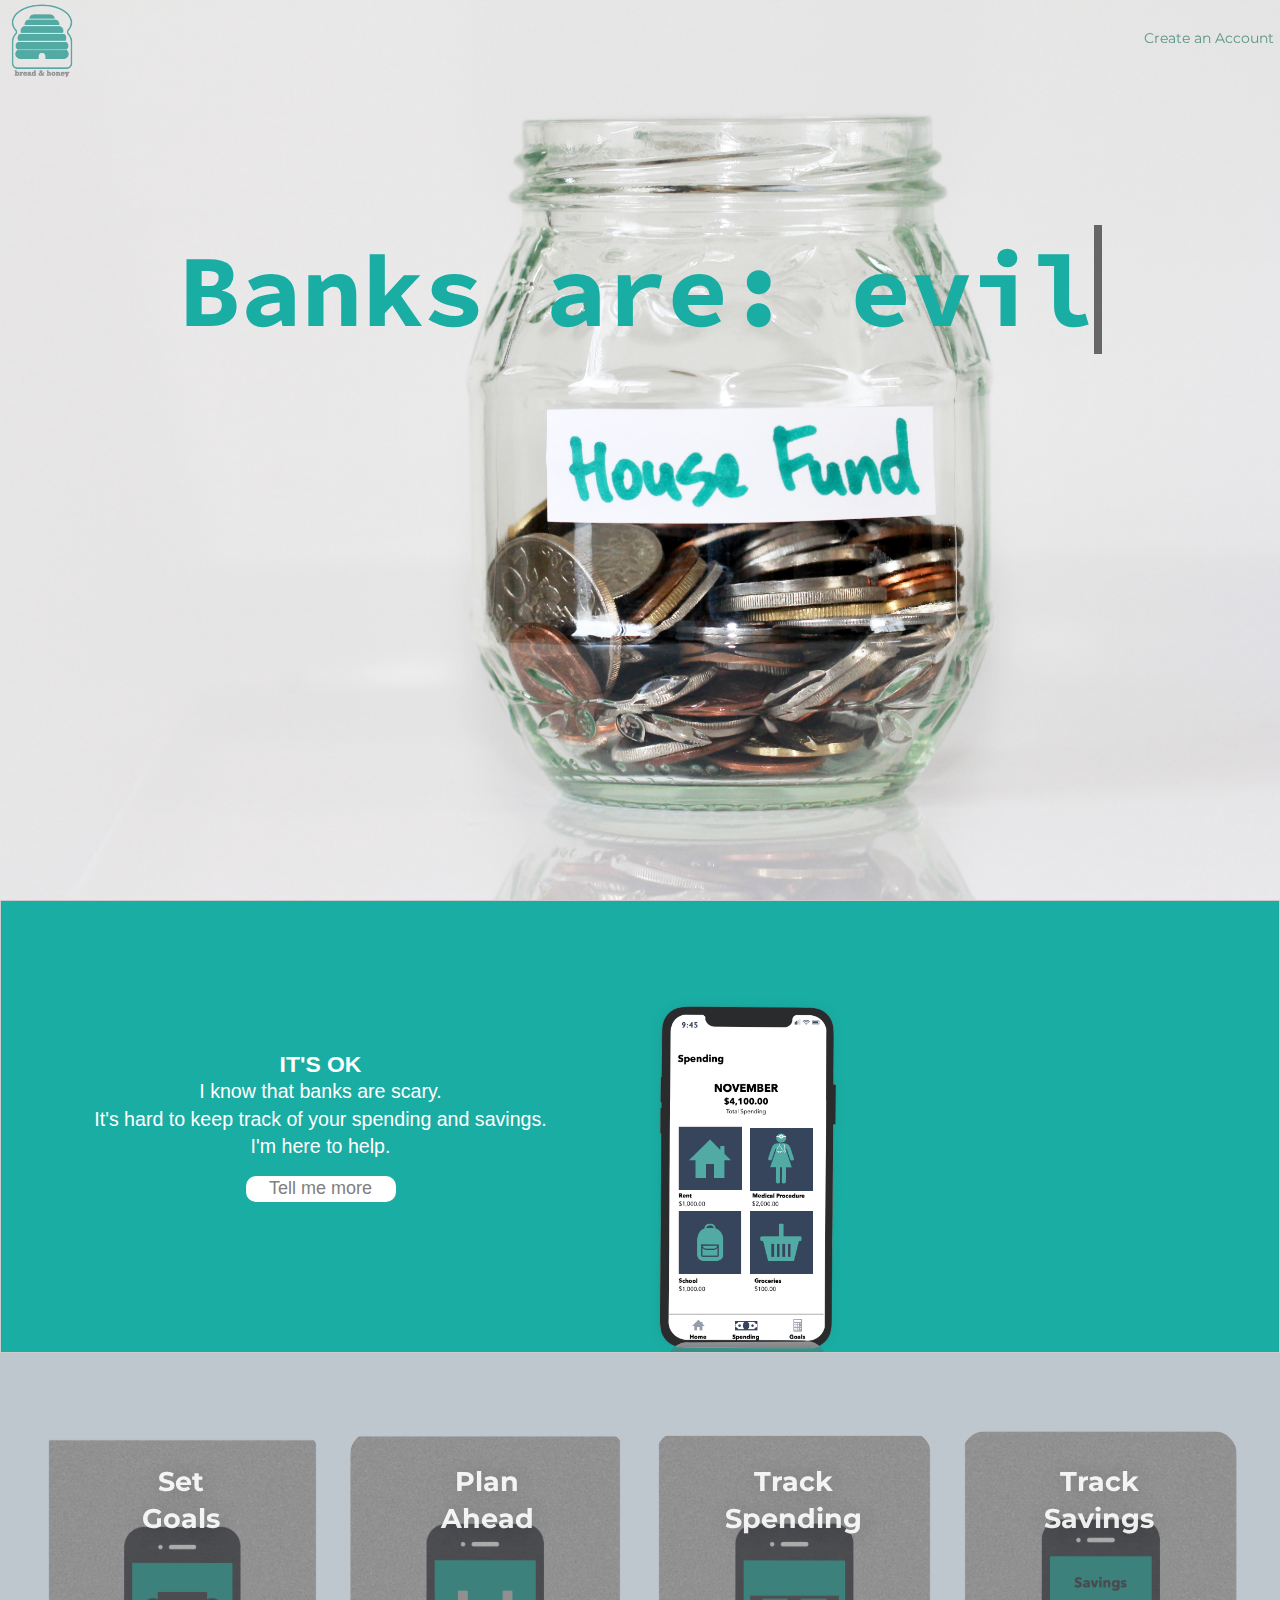
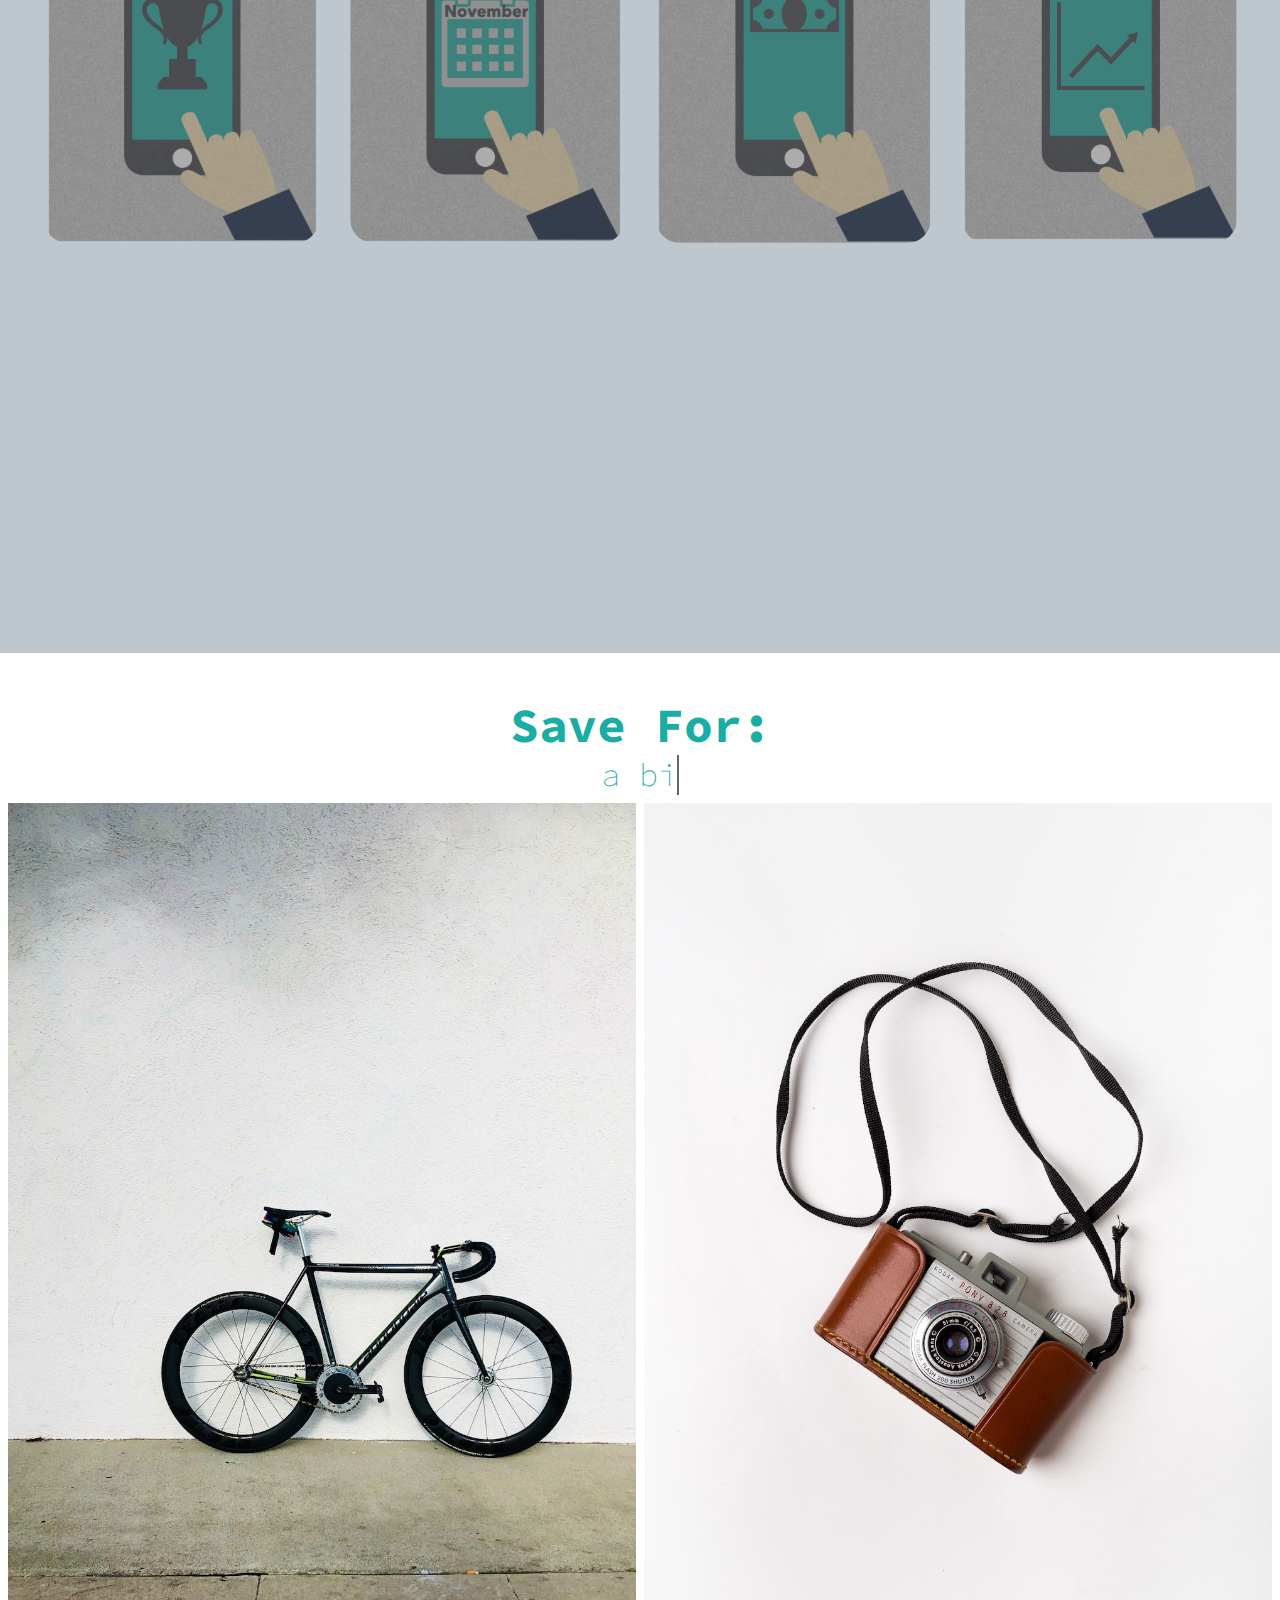
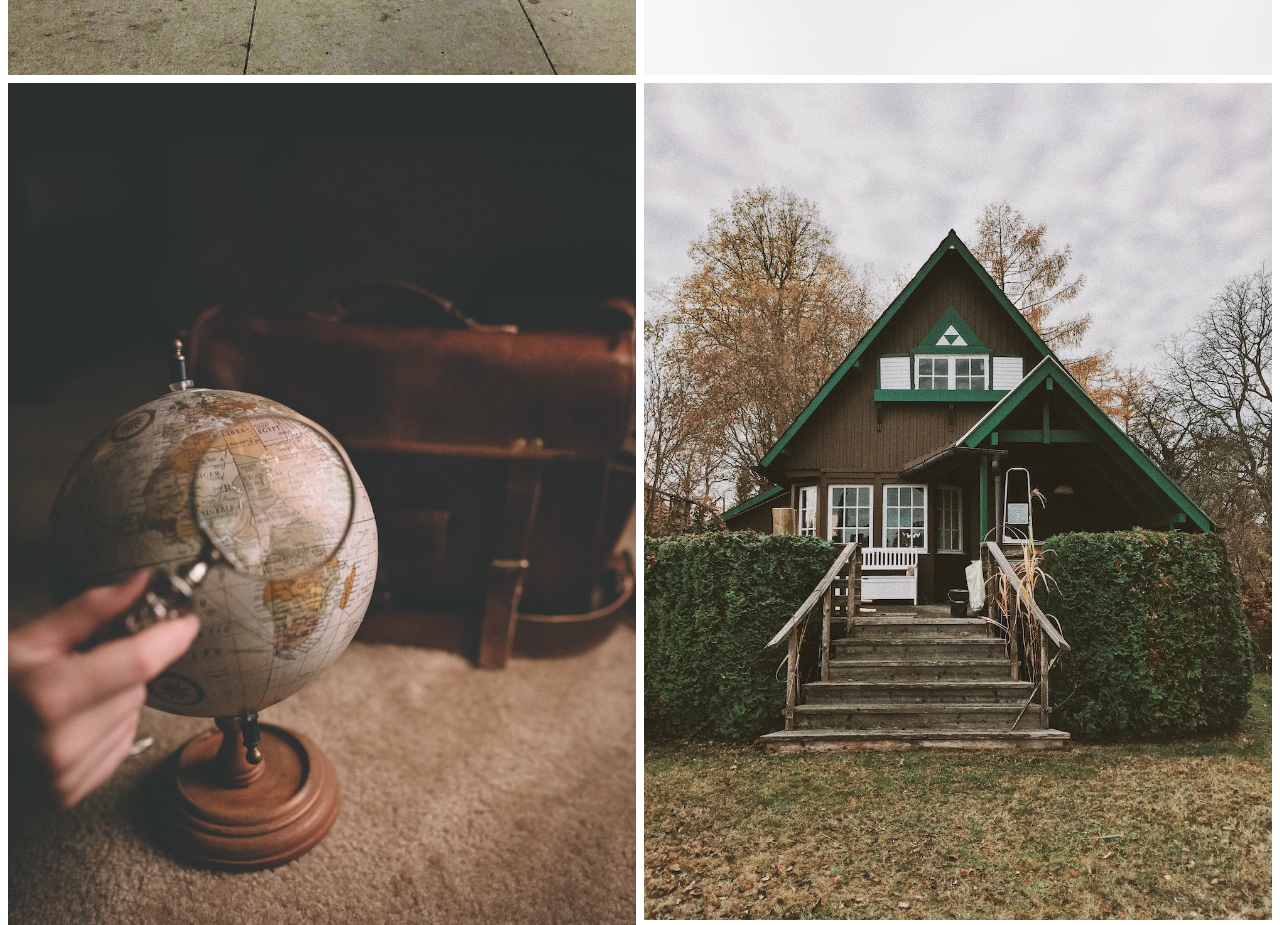
==== index.html @ 2a14d6d6 "first commit" ====
<link href="https://fonts.googleapis.com/css?family=Montserrat:100,400,700" rel="stylesheet">
<link href="https://fonts.googleapis.com/css2?family=Source+Sans+Pro:wght@600&display=swap" rel="stylesheet">
<link href="https://fonts.googleapis.com/css2?family=Source+Code+Pro:wght@600&display=swap" rel="stylesheet">
<link href="https://fonts.googleapis.com/css?family=Raleway:200,100,400" rel="stylesheet" content="text/css" />
<link href="https://fonts.googleapis.com/css2?family=Comic+Neue:wght@300;400;700&display=swap" rel="stylesheet">
<!DOCTYPE html>
<html lang="en">
<head>
    <meta charset="UTF-8">
    <meta name="viewport" content="width=device-width, initial-scale=1.0">
    <meta http-equiv="X-UA-Compatible" content="ie=edge">
    <title>Document</title>
    <link rel="stylesheet" href="styles.css">
    
   
</head>
<body>
    <header>
        <div class="top-nav">
            <a href= "index.html" ><img src="breadhoney.svg"></a>
        <a href="#" class="btn">Create an Account</a>
        </div>
        <div class='hero'>
            <div class="header-content">
                <h1>Banks are:
                    <span
                    class="txt-rotate"
                    data-period="2000"
                    data-rotate='[ "evil.", "scary.", "awful.", "thieves.", "terrible." ]'></span>
                </h1>

            </div>
        </div>
    </header>
    <div class="flex-grid">
      <div class="flex-cell" id="left">
        <br>
        <br>
        <br>
        <br>
        <h3>IT'S OK</h3> 
        <p>I know that banks are scary.<br>
          It's hard to keep track of your spending and savings. <br>
          I'm here to help.</p>
        <a href="tellmemore.html"><input class="button-center" name="Search" type="button" value="Tell me more" /></a>
      </div>
        <div class="flex-cell" id="center">
          <img src="blanksavingsphone.svg" />
        </div>
    </div>

    <section class="hero-section">
      <div class="card-grid">
        <a class="card" href="#">
          <div class="card__background" style="background-image: url(goals.svg)"></div>
          <div class="card__content">
            <p class="card__category"></p>
            <h3 class="card__heading">Set Goals</h3>
          </div>
        </a>
        <a class="card" href="#">
          <div class="card__background" style="background-image: url(calendarphone.svg)"></div>
          <div class="card__content">
            <p class="card__category"></p>
            <h3 class="card__heading">Plan Ahead</h3>
          </div>
        </a>
        <a class="card" href="#">
          <div class="card__background" style="background-image: url(spending.svg)"></div>
          <div class="card__content">
            <p class="card__category"></p>
            <h3 class="card__heading">Track Spending</h3>
          </div>
        </li>
        <a class="card" href="#">
          <div class="card__background" style="background-image: url(phonesavings.svg)"></div>
          <div class="card__content">
            <p class="card__category"></p>
            <h3 class="card__heading">Track Savings</h3>
          </div>
        </a>
      <div>
    </section>
</div>



<div class="row">
  <span id="header-content2">
    <h2>Save For:</h2>
    <span
    class="txt-rotate" data-period="2000"
    data-rotate='[ "a bike.", "a camera.", "a trip.", 
    "a house."]'></span>
  </span>
</div>


<div class="outer">
  <div class="row">
    <div class="column">
      <img src="alonso-talbert-s6DiDMLK0jk-unsplash.jpg">
      
    </div>

    <div class="column">
      <img src="andrew-draper-lFnMKEZT4zk-unsplash.jpg">
      

    </div>

    <div class="column">
      <img src="clay-banks-b5S4FrJb7yQ-unsplash.jpg">
      


    </div>

    <div class="column">
      <img src="patrick-reichboth-xmQBaCtgUP4-unsplash.jpg">
      

      

    </div>
  </div>
</div>






</div>
<script src="script.js"></script>
</body>
</html>
---- styles.css ----
/* CSS HEX 
--rich-black-fogra-39: #080807ff;
--light-sea-green: #1AADA3ff;
--raw-umber: #746347ff;
--platinum: #E6E5E4ff;
--light-sea-green-2: #1AADA3ff;
*/


.top-nav{
    position : fixed;
    display : flex;
    flex-direction : row;
    justify-content : space-between;
    align-items : center;
    width : 100%;
    top : 0;
    left : 0;
    color:#1AADA3ff;

}
 
.header-content {
        font-family: 'Source Code Pro', bold;
        font-size:4vw;
        color:#1AADA3ff;
        font-weight: 200;
        vertical-align: top;
        position: absolute; top: 25%;
        
}
.hero {
    width: 100vw;
    height: 100vh;
    display: flex;
    justify-content: center;
    align-items: center;
    text-align: center;
    background-image:url(housefund.jpg);
    background-size: cover;
    background-position: center center;
    background-repeat: no-repeat;
    background-attachment: fixed;
}

.flex-grid {
  display: flex;
  flex-direction: row;
  flex-wrap: wrap;
  border: 1px solid #ccc;
  margin: 0px auto;
  max-height: 700px;
  flex-shrink: 1;
  font-size:1.4rem;
}

.flex-cell {
  flex: 2;
  background-color: #1AADA3ff;
  line-height: 140%;
  
}

#left {
  color: #fff;
  text-align: center;
  padding: 40px 0px;
  font-family: Arial;
}






@media(min-width: 3vh){
    .button-center{
    color:gray;
    width: 150px;
    border: 1px;
    background-color:white;
    font-size: 18px;
    margin-top: 15px;
    padding: .2rem .2rem.2rem .2rem;
    border-radius: 10px 10px 10px;
    }
}




@media screen and (max-width: 768px) {
  #center {
    display: grid
  }
}

@media screen and (max-width: 412px) {
  .flex-grid {
    display: grid;
  }
}


@media(min-width: 3vh){
    .btn{
    display:flex;
    color: #5C9586ff;
    width:auto;
    text-decoration: none;
    border-radius : 1rem;
    padding : .4rem .4rem;
    }
}

/* code from: https://codepen.io/steveeeie/pen/NVWMEM */ 
.cards {
    display: flex;
    flex-wrap: wrap;
    justify-content: space-between;
 }
 
.card {
    flex: 1 0 500px;
    box-sizing: border-box;
    margin: 1rem .25em;
}
:root{
    --background-dark:#5C9586ff;
    --text-light: rgba(255,255,255,0.6);
    --text-lighter: rgba(255,255,255,0.9);
    --spacing-s: 8px;
    --spacing-m: 16px;
    --spacing-l: 24px;
    --spacing-xl: 32px;
    --spacing-xxl: 64px;
    --width-container: 1200px;
  }
  
  *{
    border: 0;
    margin: 0;
    padding: 0;
    box-sizing: border-box;
  }
  
  html{
    height: 100%;
    font-family: 'Montserrat', sans-serif;
    font-size: 14px;
  }
  
  body{
    height: 100%;
  }
  
  .hero-section{
    align-items: flex-start;
    background-image: linear-gradient(15deg, #BEC6CEff 0%, #BEC6CEff 150%);
    display: flex;
    min-height: 100%;
    justify-content: center;
    padding: var(--spacing-xxl) var(--spacing-l);
  }
  
  .card-grid{
    display: grid;
    grid-template-columns: repeat(1, 1fr);
    grid-column-gap: var(--spacing-l);
    grid-row-gap: var(--spacing-l);
    max-width: var(--width-container);
    width: 100%;
  }
  
  @media(min-width: 540px){
    .card-grid{
      grid-template-columns: repeat(2, 1fr); 
    }
  }
  
  @media(min-width: 960px){
    .card-grid{
      grid-template-columns: repeat(4, 1fr); 
    }
  }
  
  .card{
    list-style: none;
    position: relative;
  }
  
  .card:before{
    content: '';
    display: block;
    padding-bottom: 150%;
    width: 100%;
  }
  
  .card__background{
    background-size: cover;
    background-position: center;
    border-radius: var(--spacing-l);
    bottom: 0;
    filter: brightness(0.75) saturate(1.2) contrast(0.85);
    left: 0;
    position: absolute;
    right: 0;
    top: 0;
    transform-origin: center;
    transition: 
      filter 200ms linear,
      transform 200ms linear;
  }
  
  .card:hover .card__background{
    transform: scale(1.05) translateZ(0);
  }
  
  .card-grid:hover > .card:not(:hover) .card__background{
    filter: brightness(0.5) saturate(0) contrast(1.2) blur(20px);
  }
  
  .card__content{
    left: 0;
    padding: var(--spacing-l);
    position: absolute;
    top: 0;
  }
  
  .card__category{
    color: var(--text-light);
    font-size: 0.9rem;
    margin-bottom: var(--spacing-s);
    text-transform: uppercase;
  }
  
  .card__heading{
    color: var(--text-lighter);
    font-size: 1.9rem;
    text-shadow: 2px 2px 20px rgba(0,0,0,0.2);
    line-height: 1.4;
    word-spacing: 100vw;
    text-align: center ;
  }


  /*photo section */
#header-content2 {
  font-family: 'Source Code Pro', bold;
  font-size:2.5vw;
  color: #1AADA3ff;
  font-weight: 200;
  background-color: white;
  text-align: center;
  width: 100%;
  padding-top: 3rem;
  
    
}


.column img{
  width:100%
}
* {
  box-sizing: border-box;
}
.row {
  display: flex;
  flex-wrap: wrap;
  padding: 0 4px;
}


@media (max-width: 800px) {
  .column {
    flex: 50%;
    max-width: 50%;
  }
}


@media (max-width: 600px) {
  .column {
    flex: 100%;
    max-width: 100%;
  }
}

.column {
  flex: 25%;
  max-width: 25%;
  padding: 0 4px;
}

.column img {
  margin-top: 8px;
  vertical-align: middle;
}

.column img{
  width:100%
}
* {
  box-sizing: border-box;
}
.row {
  display: flex;
  flex-wrap: wrap;
  padding: 0 4px;
}

/* Responsive layout  */
@media (max-width: 800px) {
  .column {
    flex: 50%;
    max-width: 50%;
  }
}

/* stackcolumns*/
@media (max-width: 600px) {
  .column {
    flex: 100%;
    max-width: 100%;
  }
}
/* two  columns */
.column {
  flex: 50%;
  max-width: 50%;
  padding: 0 4px;
}

.column img {
  margin-top: 8px;
  vertical-align: middle;
}
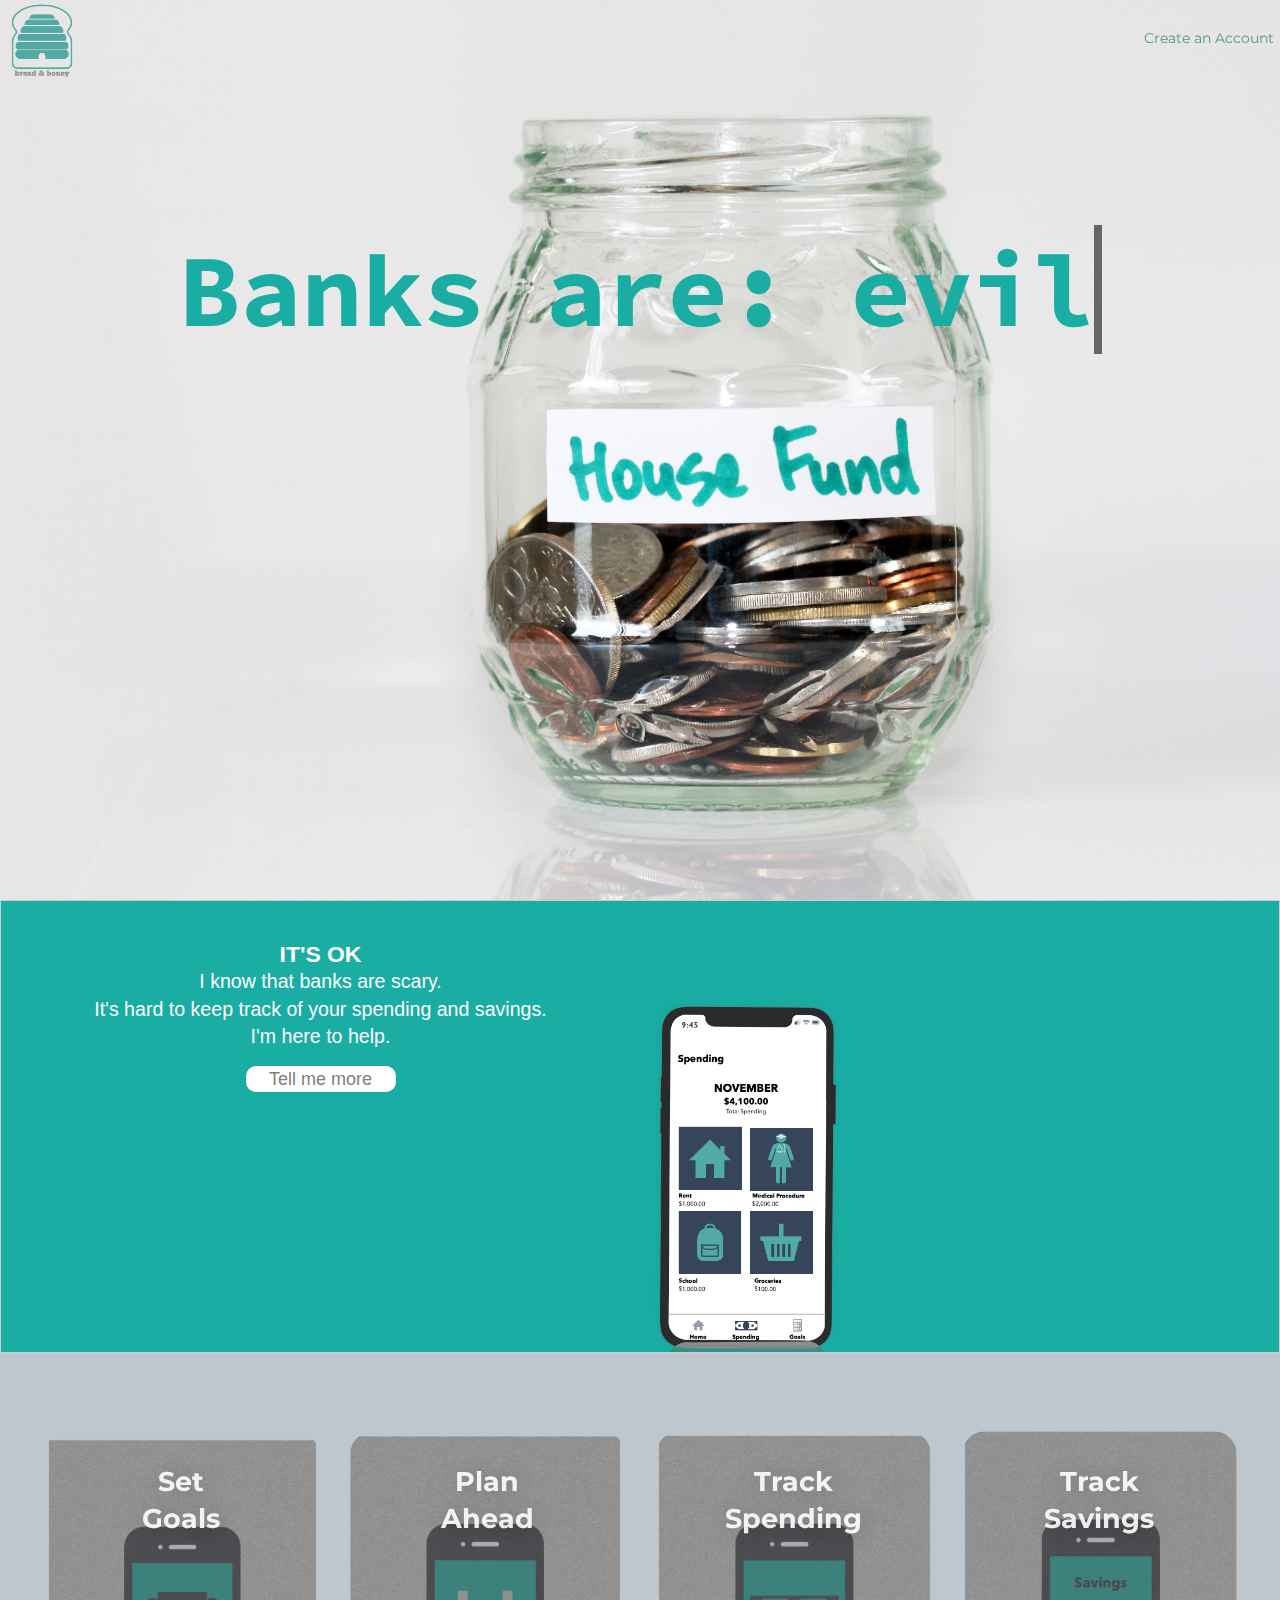
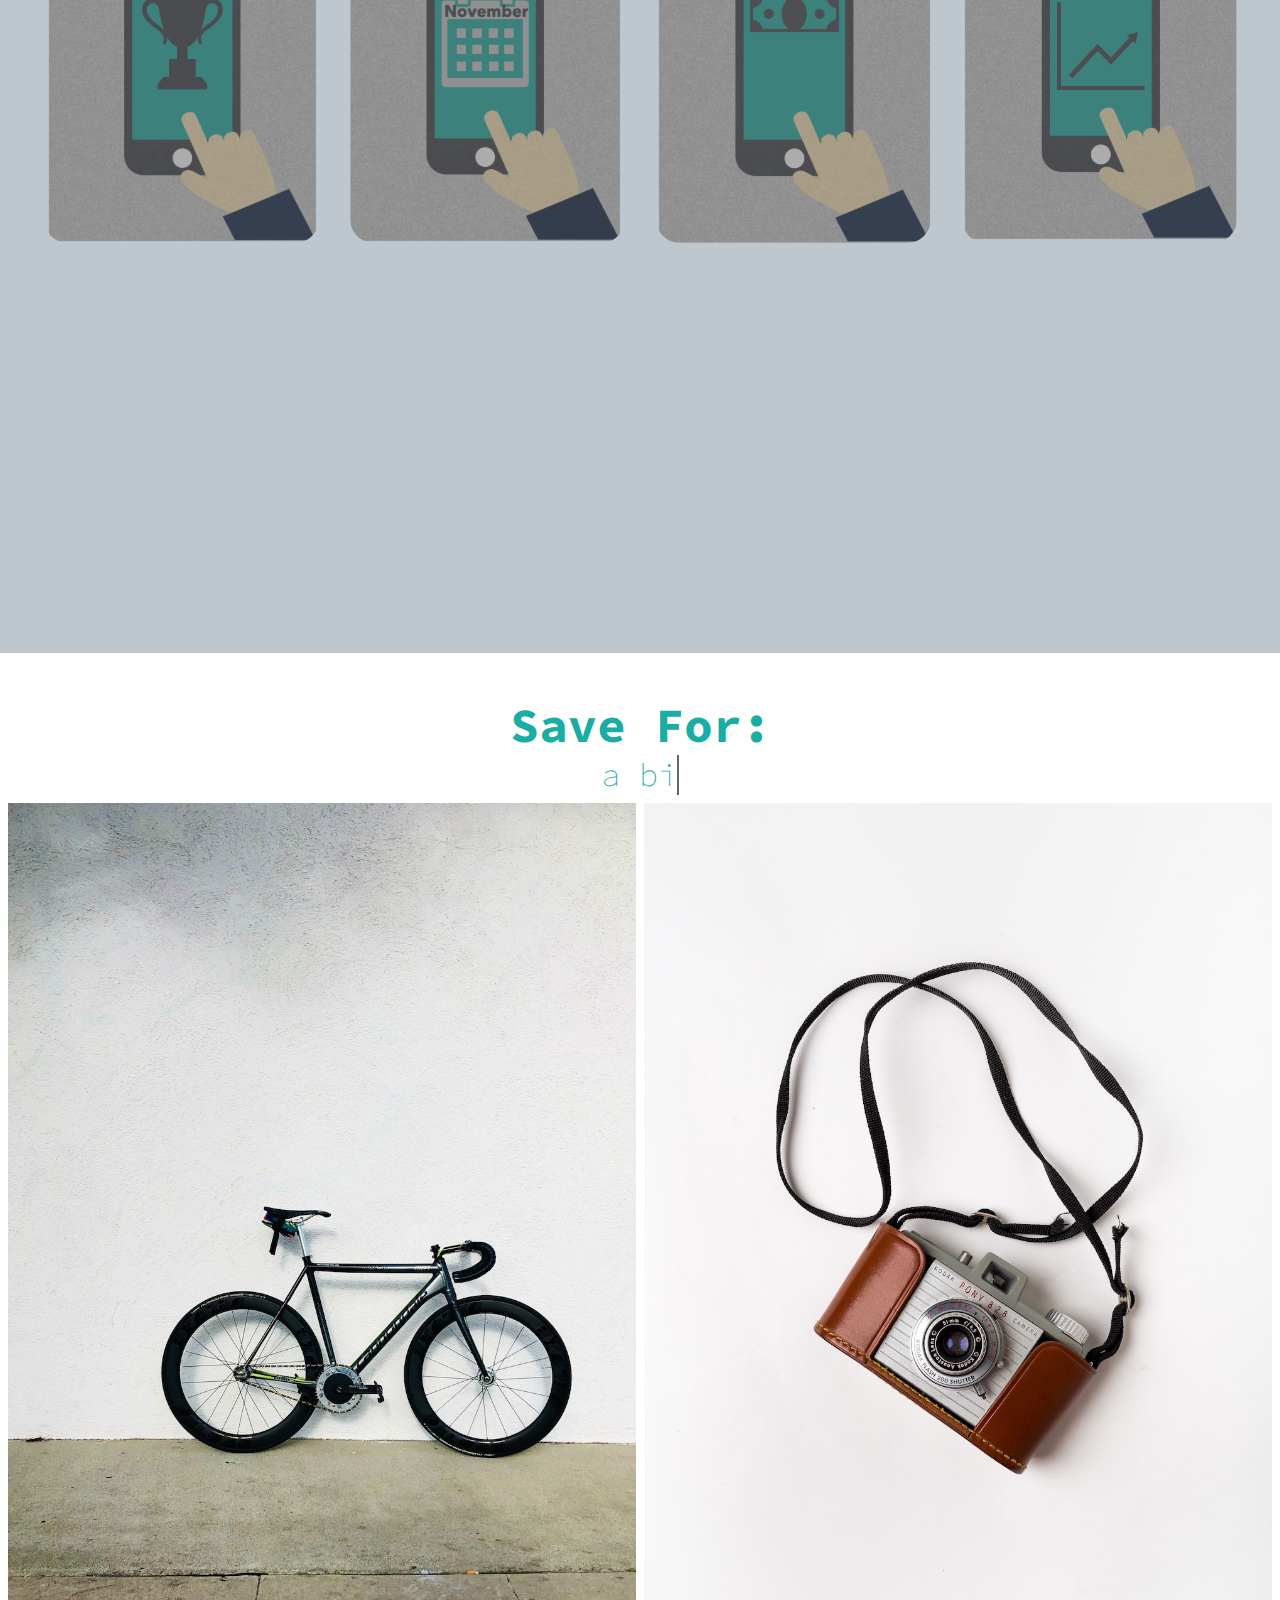
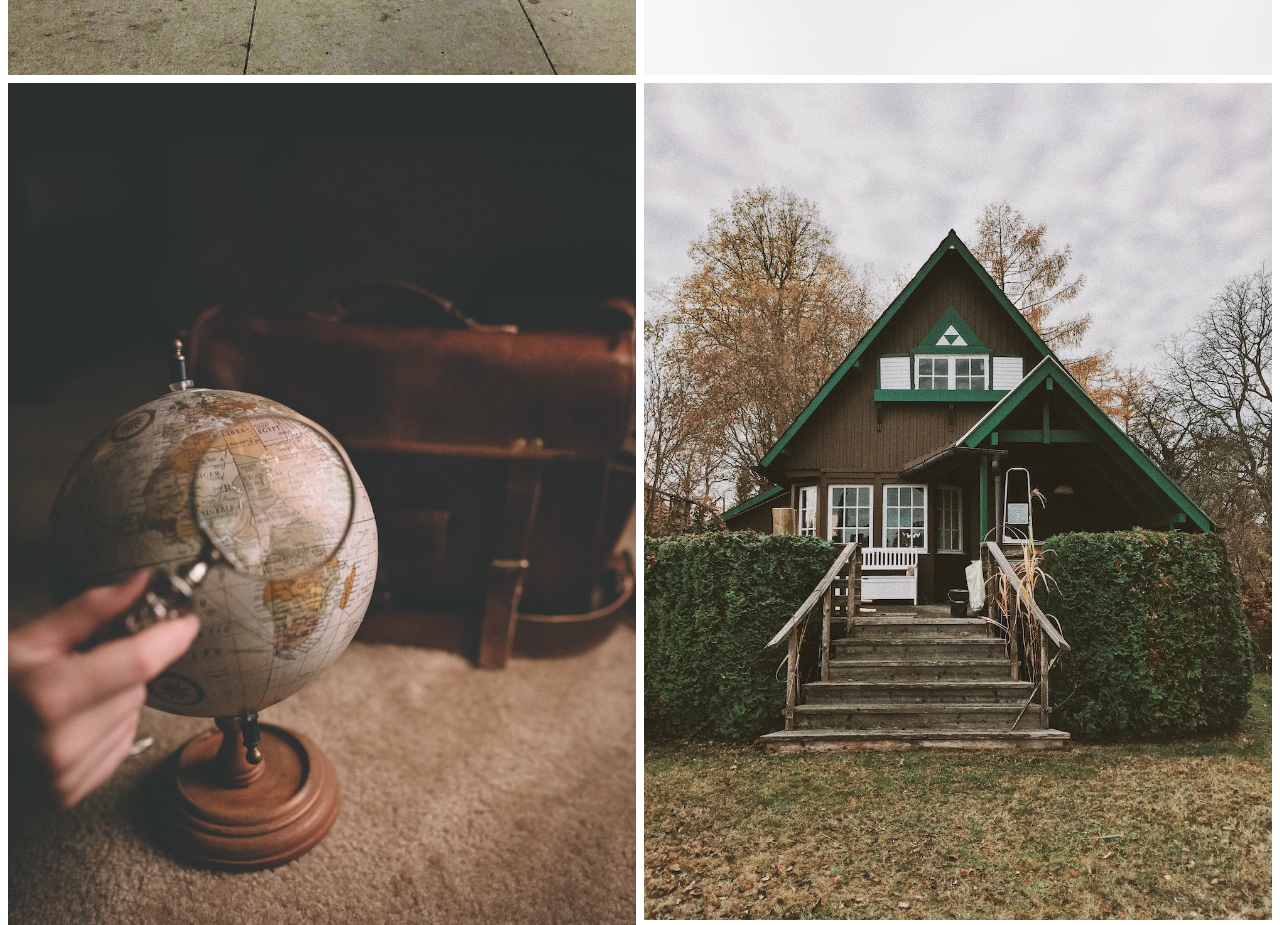
==== commit ad265419: "enter" ====
--- a/index.html
+++ b/index.html
@@ -15,11 +15,13 @@
    
 </head>
 <body>
+  <nav>
+    <div class="top-nav">
+    <a href= "index.html" ><img src="breadhoney.svg"></a>
+    <a href="#" class="btn">Create an Account</a>
+</div>
+</nav>
     <header>
-        <div class="top-nav">
-            <a href= "index.html" ><img src="breadhoney.svg"></a>
-        <a href="#" class="btn">Create an Account</a>
-        </div>
         <div class='hero'>
             <div class="header-content">
                 <h1>Banks are:
@@ -32,12 +34,8 @@
             </div>
         </div>
     </header>
-    <div class="flex-grid">
+    <section class="flex-grid">
       <div class="flex-cell" id="left">
-        <br>
-        <br>
-        <br>
-        <br>
         <h3>IT'S OK</h3> 
         <p>I know that banks are scary.<br>
           It's hard to keep track of your spending and savings. <br>
@@ -47,7 +45,7 @@
         <div class="flex-cell" id="center">
           <img src="blanksavingsphone.svg" />
         </div>
-    </div>
+    </section>
 
     <section class="hero-section">
       <div class="card-grid">
@@ -99,29 +97,16 @@
 <div class="outer">
   <div class="row">
     <div class="column">
-      <img src="alonso-talbert-s6DiDMLK0jk-unsplash.jpg">
-      
+      <img src="alonso-talbert-s6DiDMLK0jk-unsplash.jpg"> 
     </div>
-
     <div class="column">
       <img src="andrew-draper-lFnMKEZT4zk-unsplash.jpg">
-      
-
     </div>
-
     <div class="column">
       <img src="clay-banks-b5S4FrJb7yQ-unsplash.jpg">
-      
-
-
     </div>
-
     <div class="column">
       <img src="patrick-reichboth-xmQBaCtgUP4-unsplash.jpg">
-      
-
-      
-
     </div>
   </div>
 </div>
